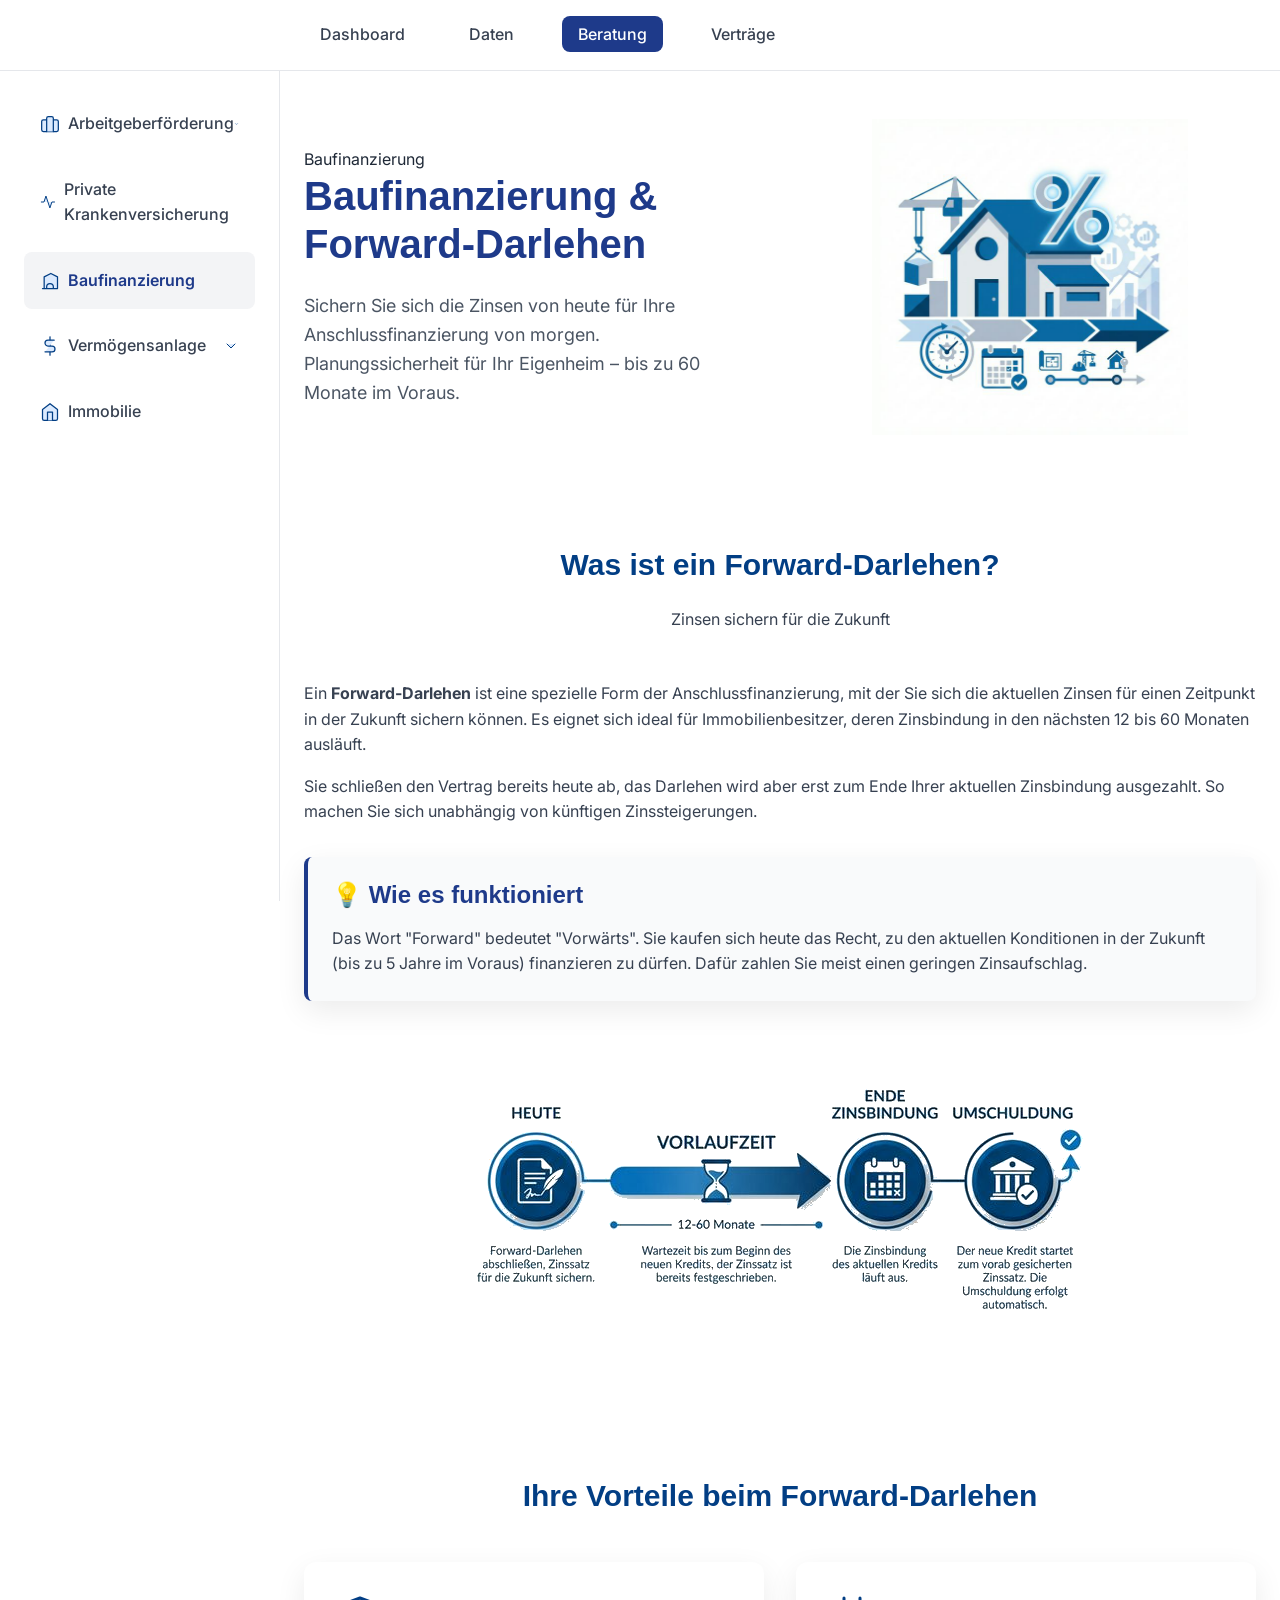
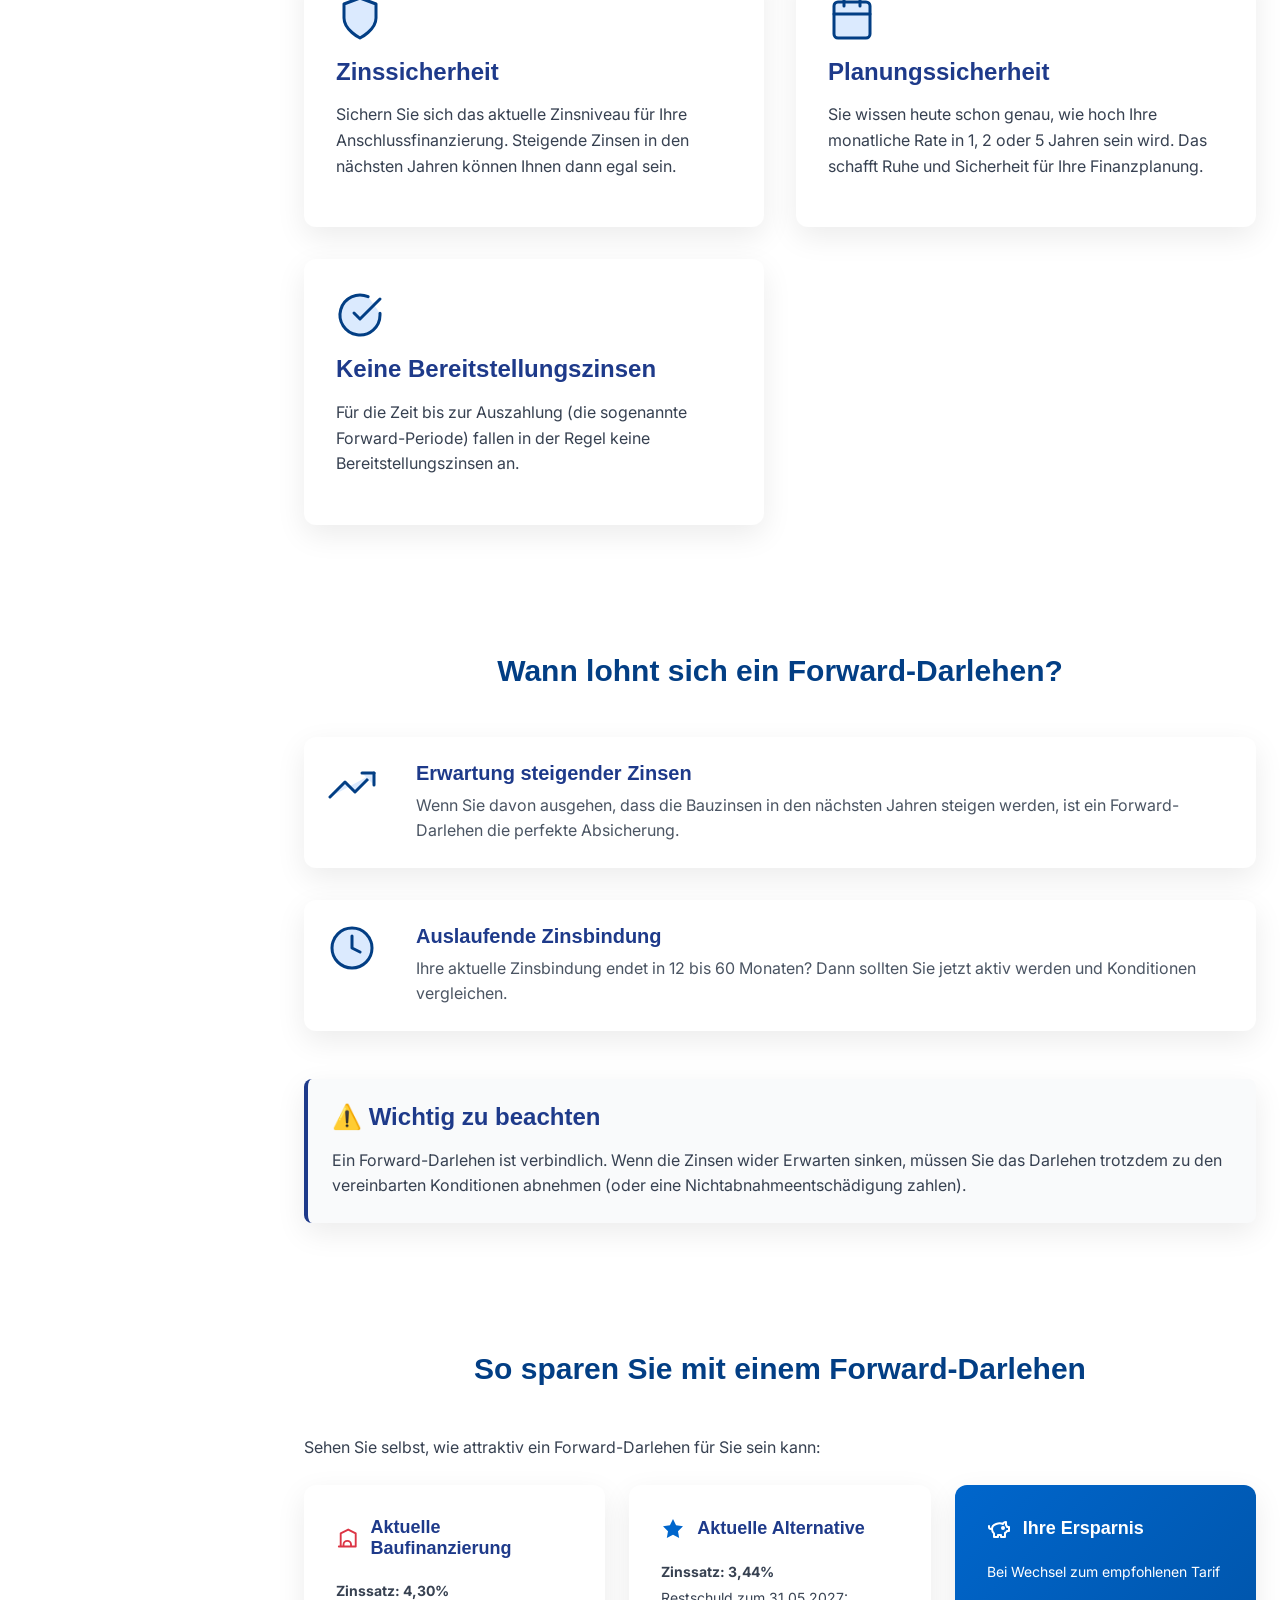
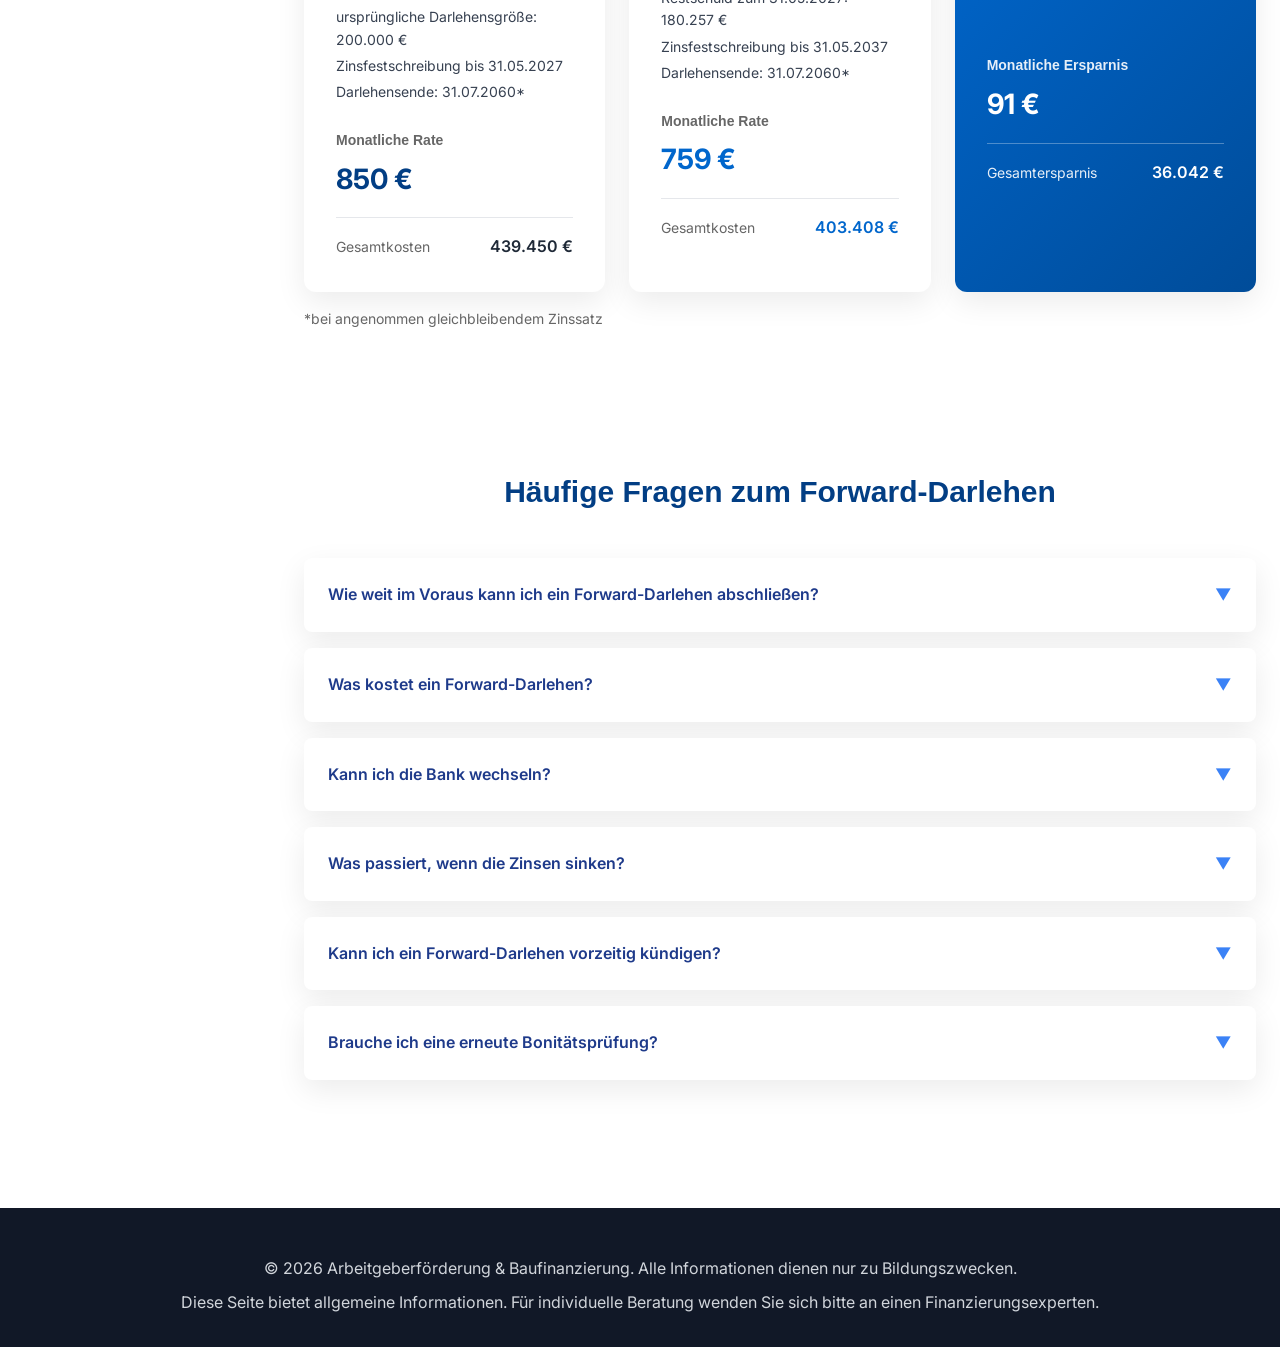
==== baufinanzierung.html @ 499d2a5a "Add files via upload" ====
<!DOCTYPE html>
<html lang="de">

<head>
    <meta charset="UTF-8">
    <meta name="viewport" content="width=device-width, initial-scale=1.0">
    <title>Baufinanzierung</title>
    <meta name="description"
        content="Sichern Sie sich niedrige Zinsen für Ihre Anschlussfinanzierung mit einem Forward-Darlehen. Planen Sie Ihre Zukunft schon heute.">
    <link rel="stylesheet" href="style.css">
    <link rel="preconnect" href="https://fonts.googleapis.com">
    <link rel="preconnect" href="https://fonts.gstatic.com" crossorigin>
    <link href="https://fonts.googleapis.com/css2?family=Inter:wght@400;500;600;700&display=swap" rel="stylesheet">
</head>

<body>
    <!-- Navigation -->
    <nav class="navbar">
        <div class="nav-container">
            <ul class="nav-menu" id="navMenu">
                <li><span class="nav-link disabled">Dashboard</span></li>
                <li><span class="nav-link disabled">Daten</span></li>
                <li><a href="index.html" class="nav-link active">Beratung</a></li>
                <li><span class="nav-link disabled">Verträge</span></li>
            </ul>
        </div>
    </nav>

    <div class="app-layout">
        <!-- Sidebar -->
        <aside class="sidebar" id="sidebar">
            <ul class="sidebar-menu">
                <li class="sidebar-item">
                    <a href="index.html" class="sidebar-link"
                        style="display: flex; align-items: center; justify-content: space-between;">
                        <span style="display: flex; align-items: center; gap: 0.5rem;">
                            <svg xmlns="http://www.w3.org/2000/svg" class="icon-blue"
                                style="width: 1.25rem; height: 1.25rem;" viewBox="0 0 24 24" fill="none"
                                stroke="currentColor" stroke-width="2" stroke-linecap="round" stroke-linejoin="round">
                                <rect x="2" y="7" width="20" height="14" rx="2" ry="2" />
                                <path d="M16 21V5a2 2 0 0 0-2-2h-4a2 2 0 0 0-2 2v16" />
                            </svg>
                            Arbeitgeberförderung
                        </span>
                        <svg xmlns="http://www.w3.org/2000/svg" class="sidebar-icon-arrow icon-blue"
                            id="sidebarToggleArrow" style="width: 1rem; height: 1rem; cursor: pointer;"
                            viewBox="0 0 24 24" fill="none" stroke="currentColor" stroke-width="2"
                            stroke-linecap="round" stroke-linejoin="round">
                            <polyline points="6 9 12 15 18 9" />
                        </svg>
                    </a>
                    <ul class="sidebar-sub-menu" id="sidebarSubMenu">
                        <li><a href="vl.html" class="sidebar-sub-link">Vermögenswirksame Leistungen</a></li>
                        <li><a href="bav.html" class="sidebar-sub-link">Betriebliche Altersvorsorge</a></li>
                        <li><a href="bkv.html" class="sidebar-sub-link">Betriebliche Krankenversicherung</a></li>
                    </ul>
                </li>
                <li class="sidebar-item">
                    <a href="pkv.html" class="sidebar-link"
                        style="display: flex; align-items: center; gap: 0.5rem; justify-content: flex-start;">
                        <svg xmlns="http://www.w3.org/2000/svg" class="icon-blue"
                            style="width: 1.25rem; height: 1.25rem;" viewBox="0 0 24 24" fill="none"
                            stroke="currentColor" stroke-width="2" stroke-linecap="round" stroke-linejoin="round">
                            <path d="M22 12h-4l-3 9L9 3l-3 9H2" />
                        </svg>
                        Private Krankenversicherung
                    </a>
                </li>
                <li class="sidebar-item">
                    <a href="baufinanzierung.html" class="sidebar-link active"
                        style="display: flex; align-items: center; gap: 0.5rem; justify-content: flex-start;">
                        <svg xmlns="http://www.w3.org/2000/svg" class="icon-blue"
                            style="width: 1.25rem; height: 1.25rem;" viewBox="0 0 24 24" fill="none"
                            stroke="currentColor" stroke-width="2" stroke-linecap="round" stroke-linejoin="round">
                            <path d="M3 21h18M5 21V7l8-4 8 4v14M8 21v-2a4 4 0 0 1 8 0v2" />
                        </svg> Baufinanzierung
                    </a>
                </li>
                <li class="sidebar-item">
                    <a href="vermoegensanlage.html" class="sidebar-link"
                        style="display: flex; align-items: center; justify-content: space-between;">
                        <span style="display: flex; align-items: center; gap: 0.5rem;">
                            <svg xmlns="http://www.w3.org/2000/svg" class="icon-blue"
                                style="width: 1.25rem; height: 1.25rem;" viewBox="0 0 24 24" fill="none"
                                stroke="currentColor" stroke-width="2" stroke-linecap="round" stroke-linejoin="round">
                                <line x1="12" y1="1" x2="12" y2="23" />
                                <path d="M17 5H9.5a3.5 3.5 0 0 0 0 7h5a3.5 3.5 0 0 1 0 7H6" />
                            </svg>
                            Vermögensanlage
                        </span>
                        <svg xmlns="http://www.w3.org/2000/svg" class="sidebar-icon-arrow icon-blue"
                            id="sidebarToggleArrow2" style="width: 1rem; height: 1rem; cursor: pointer;"
                            viewBox="0 0 24 24" fill="none" stroke="currentColor" stroke-width="2"
                            stroke-linecap="round" stroke-linejoin="round">
                            <polyline points="6 9 12 15 18 9" />
                        </svg>
                    </a>
                    <ul class="sidebar-sub-menu" id="sidebarSubMenu2">
                        <li><a href="zinseszinseffekt.html" class="sidebar-sub-link">Zinseszinseffekt</a></li>
                        <li><a href="cost-average-effekt.html" class="sidebar-sub-link">Cost-Average-Effekt</a></li>
                        <li><a href="diversifikation.html" class="sidebar-sub-link">Diversifikation</a></li>
                        <li><a href="krisen-sind-chancen.html" class="sidebar-sub-link">Krisen sind Chancen</a></li>
                    </ul>
                </li>
                <li class="sidebar-item">
                    <a href="immobilie.html" class="sidebar-link"
                        style="display: flex; align-items: center; gap: 0.5rem; justify-content: flex-start;">
                        <svg xmlns="http://www.w3.org/2000/svg" class="icon-blue"
                            style="width: 1.25rem; height: 1.25rem;" viewBox="0 0 24 24" fill="none"
                            stroke="currentColor" stroke-width="2" stroke-linecap="round" stroke-linejoin="round">
                            <path d="M3 9l9-7 9 7v11a2 2 0 0 1-2 2H5a2 2 0 0 1-2-2z" />
                            <polyline points="9 22 9 12 15 12 15 22" />
                        </svg>
                        Immobilie
                    </a>
                </li>
            </ul>
        </aside>

        <!-- Main Content -->
        <main class="main-content">
            <!-- Hero Section -->
            <section class="hero">
                <div class="hero-container">
                    <div class="hero-content">
                        <span class="badge">Baufinanzierung</span>
                        <h1>Baufinanzierung & Forward-Darlehen</h1>
                        <p class="hero-subtitle">
                            Sichern Sie sich die Zinsen von heute für Ihre Anschlussfinanzierung von morgen.
                            Planungssicherheit für Ihr Eigenheim – bis zu 60 Monate im Voraus.
                        </p>
                    </div>
                    <div class="hero-illustration">
                        <img src="images/baufinanzierung_hero.png" alt="Baufinanzierung Illustration">
                    </div>
                </div>
            </section>

            <!-- Was ist ein Forward-Darlehen? -->
            <section class="section">
                <div class="container">
                    <div class="text-center mb-xl">
                        <h2>Was ist ein Forward-Darlehen?</h2>
                        <p>Zinsen sichern für die Zukunft</p>
                    </div>

                    <p>
                        Ein <strong>Forward-Darlehen</strong> ist eine spezielle Form der Anschlussfinanzierung,
                        mit der Sie sich die aktuellen Zinsen für einen Zeitpunkt in der Zukunft sichern können.
                        Es eignet sich ideal für Immobilienbesitzer, deren Zinsbindung in den nächsten
                        12 bis 60 Monaten ausläuft.
                    </p>
                    <p>
                        Sie schließen den Vertrag bereits heute ab, das Darlehen wird aber erst zum Ende
                        Ihrer aktuellen Zinsbindung ausgezahlt. So machen Sie sich unabhängig von künftigen
                        Zinssteigerungen.
                    </p>

                    <div class="info-box">
                        <h3>💡 Wie es funktioniert</h3>
                        <p>
                            Das Wort "Forward" bedeutet "Vorwärts". Sie kaufen sich heute das Recht,
                            zu den aktuellen Konditionen in der Zukunft (bis zu 5 Jahre im Voraus)
                            finanzieren zu dürfen. Dafür zahlen Sie meist einen geringen Zinsaufschlag.
                        </p>
                    </div>

                    <!-- Timeline Graphic -->
                    <div style="margin-top: 3rem; text-align: center;">
                        <img src="images/forward_darlehen_timeline.png" alt="Forward-Darlehen Timeline"
                            style="max-width: 100%; height: auto; border-radius: 0.5rem;">
                    </div>

                </div>
            </section>

            <!-- Vorteile -->
            <section class="section section--alt">
                <div class="container">
                    <h2 class="text-center mb-xl">Ihre Vorteile beim Forward-Darlehen</h2>

                    <div class="card-grid">
                        <div class="card">
                            <div class="card-icon">
                                <svg xmlns="http://www.w3.org/2000/svg" class="icon-blue" viewBox="0 0 24 24"
                                    fill="none" stroke="currentColor" stroke-width="2" stroke-linecap="round"
                                    stroke-linejoin="round">
                                    <path d="M12 22s8-4 8-10V5l-8-3-8 3v7c0 6 8 10 8 10z" />
                                </svg>
                            </div>
                            <h3>Zinssicherheit</h3>
                            <p>
                                Sichern Sie sich das aktuelle Zinsniveau für Ihre Anschlussfinanzierung.
                                Steigende Zinsen in den nächsten Jahren können Ihnen dann egal sein.
                            </p>
                        </div>

                        <div class="card">
                            <div class="card-icon">
                                <svg xmlns="http://www.w3.org/2000/svg" class="icon-blue" viewBox="0 0 24 24"
                                    fill="none" stroke="currentColor" stroke-width="2" stroke-linecap="round"
                                    stroke-linejoin="round">
                                    <rect x="3" y="4" width="18" height="18" rx="2" ry="2" />
                                    <line x1="16" y1="2" x2="16" y2="6" />
                                    <line x1="8" y1="2" x2="8" y2="6" />
                                    <line x1="3" y1="10" x2="21" y2="10" />
                                </svg>
                            </div>
                            <h3>Planungssicherheit</h3>
                            <p>
                                Sie wissen heute schon genau, wie hoch Ihre monatliche Rate in
                                1, 2 oder 5 Jahren sein wird. Das schafft Ruhe und Sicherheit für Ihre
                                Finanzplanung.
                            </p>
                        </div>

                        <div class="card">
                            <div class="card-icon">
                                <svg xmlns="http://www.w3.org/2000/svg" class="icon-blue" viewBox="0 0 24 24"
                                    fill="none" stroke="currentColor" stroke-width="2" stroke-linecap="round"
                                    stroke-linejoin="round">
                                    <path d="M22 11.08V12a10 10 0 1 1-5.93-9.14" />
                                    <polyline points="22 4 12 14.01 9 11.01" />
                                </svg>
                            </div>
                            <h3>Keine Bereitstellungszinsen</h3>
                            <p>
                                Für die Zeit bis zur Auszahlung (die sogenannte Forward-Periode)
                                fallen in der Regel keine Bereitstellungszinsen an.
                            </p>
                        </div>
                    </div>
                </div>
            </section>

            <!-- Wann lohnt es sich? -->
            <section class="section">
                <div class="container">
                    <h2 class="text-center mb-xl">Wann lohnt sich ein Forward-Darlehen?</h2>

                    <ul class="feature-list">
                        <li class="feature-item">
                            <div class="feature-icon">
                                <svg xmlns="http://www.w3.org/2000/svg" class="icon-blue" viewBox="0 0 24 24"
                                    fill="none" stroke="currentColor" stroke-width="2" stroke-linecap="round"
                                    stroke-linejoin="round">
                                    <polyline points="23 6 13.5 15.5 8.5 10.5 1 18" />
                                    <polyline points="17 6 23 6 23 12" />
                                </svg>
                            </div>
                            <div class="feature-content">
                                <h4>Erwartung steigender Zinsen</h4>
                                <p>
                                    Wenn Sie davon ausgehen, dass die Bauzinsen in den nächsten Jahren steigen werden,
                                    ist ein Forward-Darlehen die perfekte Absicherung.
                                </p>
                            </div>
                        </li>

                        <li class="feature-item">
                            <div class="feature-icon">
                                <svg xmlns="http://www.w3.org/2000/svg" class="icon-blue" viewBox="0 0 24 24"
                                    fill="none" stroke="currentColor" stroke-width="2" stroke-linecap="round"
                                    stroke-linejoin="round">
                                    <circle cx="12" cy="12" r="10" />
                                    <polyline points="12 6 12 12 16 14" />
                                </svg>
                            </div>
                            <div class="feature-content">
                                <h4>Auslaufende Zinsbindung</h4>
                                <p>
                                    Ihre aktuelle Zinsbindung endet in 12 bis 60 Monaten? Dann sollten Sie
                                    jetzt aktiv werden und Konditionen vergleichen.
                                </p>
                            </div>
                        </li>
                    </ul>

                    <div class="info-box mt-xl">
                        <h3>⚠️ Wichtig zu beachten</h3>
                        <p>
                            Ein Forward-Darlehen ist verbindlich. Wenn die Zinsen wider Erwarten sinken,
                            müssen Sie das Darlehen trotzdem zu den vereinbarten Konditionen abnehmen
                            (oder eine Nichtabnahmeentschädigung zahlen).
                        </p>
                    </div>
                </div>
            </section>

            <!-- Rechenbeispiel -->
            <section class="section section--alt">
                <div class="container">
                    <h2 class="text-center mb-xl">So sparen Sie mit einem Forward-Darlehen</h2>

                    <p>
                        Sehen Sie selbst, wie attraktiv ein Forward-Darlehen für Sie sein kann:
                    </p>

                    <div class="card-grid mt-lg"
                        style="grid-template-columns: repeat(auto-fit, minmax(280px, 1fr)); gap: 1.5rem;">
                        <!-- Aktuelle Baufinanzierung -->
                        <div class="card">
                            <div style="display: flex; align-items: center; gap: 0.75rem; margin-bottom: 1rem;">
                                <svg xmlns="http://www.w3.org/2000/svg"
                                    style="width: 1.5rem; height: 1.5rem; color: #dc3545;" viewBox="0 0 24 24"
                                    fill="none" stroke="currentColor" stroke-width="2" stroke-linecap="round"
                                    stroke-linejoin="round">
                                    <path d="M3 21h18M5 21V7l8-4 8 4v14M8 21v-2a4 4 0 0 1 8 0v2" />
                                </svg>
                                <h3 style="margin: 0; font-size: 1.125rem;">Aktuelle Baufinanzierung</h3>
                            </div>
                            <div style="font-size: 0.875rem; line-height: 1.6; color: #333;">
                                <p style="margin: 0.25rem 0;"><strong>Zinssatz: 4,30%</strong></p>
                                <p style="margin: 0.25rem 0;">ursprüngliche Darlehensgröße: 200.000 €</p>
                                <p style="margin: 0.25rem 0;">Zinsfestschreibung bis 31.05.2027</p>
                                <p style="margin: 0.25rem 0;">Darlehensende: 31.07.2060*</p>
                            </div>
                            <div style="margin-top: 1.5rem;">
                                <h4 style="margin: 0 0 0.5rem 0; font-size: 0.875rem; color: #666;">Monatliche Rate</h4>
                                <p style="margin: 0; font-size: 1.75rem; font-weight: 700; color: #023e84;">850 €</p>
                            </div>
                            <div
                                style="margin-top: 1rem; padding-top: 1rem; border-top: 1px solid #e5e7eb; display: flex; justify-content: space-between; align-items: center;">
                                <span style="font-size: 0.875rem; color: #666;">Gesamtkosten</span>
                                <span style="font-size: 1rem; font-weight: 600;">439.450 €</span>
                            </div>
                        </div>

                        <!-- Alternative -->
                        <div class="card">
                            <div style="display: flex; align-items: center; gap: 0.75rem; margin-bottom: 1rem;">
                                <svg xmlns="http://www.w3.org/2000/svg"
                                    style="width: 1.5rem; height: 1.5rem; color: #0066cc;" viewBox="0 0 24 24"
                                    fill="currentColor">
                                    <path
                                        d="M12 2l3.09 6.26L22 9.27l-5 4.87 1.18 6.88L12 17.77l-6.18 3.25L7 14.14 2 9.27l6.91-1.01L12 2z" />
                                </svg>
                                <h3 style="margin: 0; font-size: 1.125rem;">Aktuelle Alternative</h3>
                            </div>
                            <div style="font-size: 0.875rem; line-height: 1.6; color: #0066cc;">
                                <p style="margin: 0.25rem 0;"><strong>Zinssatz: 3,44%</strong></p>
                                <p style="margin: 0.25rem 0;">Restschuld zum 31.05.2027: 180.257 €</p>
                                <p style="margin: 0.25rem 0;">Zinsfestschreibung bis 31.05.2037</p>
                                <p style="margin: 0.25rem 0;">Darlehensende: 31.07.2060*</p>
                            </div>
                            <div style="margin-top: 1.5rem;">
                                <h4 style="margin: 0 0 0.5rem 0; font-size: 0.875rem; color: #666;">Monatliche Rate</h4>
                                <p style="margin: 0; font-size: 1.75rem; font-weight: 700; color: #0066cc;">759 €</p>
                            </div>
                            <div
                                style="margin-top: 1rem; padding-top: 1rem; border-top: 1px solid #e5e7eb; display: flex; justify-content: space-between; align-items: center;">
                                <span style="font-size: 0.875rem; color: #666;">Gesamtkosten</span>
                                <span style="font-size: 1rem; font-weight: 600; color: #0066cc;">403.408 €</span>
                            </div>
                        </div>

                        <!-- Ihre Ersparnis -->
                        <div class="card"
                            style="background: linear-gradient(135deg, #0066cc 0%, #004c99 100%); color: white; border: none;">
                            <div style="display: flex; align-items: center; gap: 0.75rem; margin-bottom: 1rem;">
                                <svg xmlns="http://www.w3.org/2000/svg"
                                    style="width: 1.5rem; height: 1.5rem; color: white;" viewBox="0 0 24 24" fill="none"
                                    stroke="currentColor" stroke-width="2" stroke-linecap="round"
                                    stroke-linejoin="round">
                                    <path
                                        d="M19 5c-1.5 0-2.8 1.4-3 2-3.5-1.5-11-.3-11 5 0 1.8 0 3 2 4.5V20h4v-2h3v2h4v-4c1-.5 1.7-1 2-2h2v-4h-2c0-1-.5-1.5-1-2V5z" />
                                    <path d="M2 9v1c0 1.1.9 2 2 2h1" />
                                    <circle cx="16" cy="11" r="1" fill="currentColor" />
                                </svg>
                                <h3 style="margin: 0; font-size: 1.125rem; color: white;">Ihre Ersparnis</h3>
                            </div>
                            <div style="font-size: 0.875rem; line-height: 1.6; color: white; min-height: 4.8rem;">
                                <p style="margin: 0.25rem 0; color: white;">Bei Wechsel zum empfohlenen Tarif</p>
                            </div>
                            <div style="margin-top: 1.5rem;">
                                <h4 style="margin: 0 0 0.5rem 0; font-size: 0.875rem; opacity: 0.9; color: white;">
                                    Monatliche
                                    Ersparnis</h4>
                                <p style="margin: 0; font-size: 1.75rem; font-weight: 700; color: white;">91 €</p>
                            </div>
                            <div
                                style="margin-top: 1rem; padding-top: 1rem; border-top: 1px solid rgba(255,255,255,0.3); display: flex; justify-content: space-between; align-items: center;">
                                <span style="font-size: 0.875rem; opacity: 0.9; color: white;">Gesamtersparnis</span>
                                <span style="font-size: 1rem; font-weight: 600; color: white;">36.042 €</span>
                            </div>
                        </div>
                    </div>

                    <p style="margin-top: 1rem; font-size: 0.875rem; color: #666;">*bei angenommen gleichbleibendem
                        Zinssatz</p>
                </div>
            </section>

            <!-- FAQ -->
            <section class="section section--alt">
                <div class="container">
                    <h2 class="text-center mb-xl">Häufige Fragen zum Forward-Darlehen</h2>

                    <div class="accordion">
                        <div class="accordion-item">
                            <div class="accordion-header">
                                <span>Wie weit im Voraus kann ich ein Forward-Darlehen abschließen?</span>
                                <span class="accordion-icon">▼</span>
                            </div>
                            <div class="accordion-content">
                                <div class="accordion-body">
                                    <p>
                                        In der Regel können Sie ein Forward-Darlehen bis zu <strong>60 Monate (5
                                            Jahre)</strong>
                                        vor Ablauf Ihrer aktuellen Zinsbindung abschließen. Je weiter der
                                        Auszahlungstermin
                                        in der Zukunft liegt, desto höher ist meist der Zinsaufschlag.
                                    </p>
                                </div>
                            </div>
                        </div>

                        <div class="accordion-item">
                            <div class="accordion-header">
                                <span>Was kostet ein Forward-Darlehen?</span>
                                <span class="accordion-icon">▼</span>
                            </div>
                            <div class="accordion-content">
                                <div class="accordion-body">
                                    <p>
                                        Die Kosten bestehen hauptsächlich aus dem <strong>Forward-Aufschlag</strong> auf
                                        den
                                        aktuellen Marktzins. Dieser Aufschlag beträgt oft ca. 0,01% bis 0,03% pro Monat
                                        der Vorlaufzeit.
                                    </p>
                                    <p>
                                        Beispiel: Bei 24 Monaten Vorlaufzeit könnte der Zins z.B. um 0,5% höher liegen
                                        als bei einem Sofort-Darlehen. Dafür haben Sie aber die Sicherheit gegen
                                        stark steigende Zinsen.
                                    </p>
                                </div>
                            </div>
                        </div>

                        <div class="accordion-item">
                            <div class="accordion-header">
                                <span>Kann ich die Bank wechseln?</span>
                                <span class="accordion-icon">▼</span>
                            </div>
                            <div class="accordion-content">
                                <div class="accordion-body">
                                    <p>
                                        <strong>Ja, absolut.</strong> Ein Forward-Darlehen ist eine hervorragende
                                        Gelegenheit,
                                        die Bank zu wechseln. Oft bieten neue Banken attraktive Neukundenkonditionen
                                        für die Anschlussfinanzierung an.
                                    </p>
                                </div>
                            </div>
                        </div>

                        <div class="accordion-item">
                            <div class="accordion-header">
                                <span>Was passiert, wenn die Zinsen sinken?</span>
                                <span class="accordion-icon">▼</span>
                            </div>
                            <div class="accordion-content">
                                <div class="accordion-body">
                                    <p>
                                        Das Forward-Darlehen ist verbindlich. Sinken die Zinsen bis zum
                                        Auszahlungstermin
                                        unter Ihren gesicherten Zinssatz, müssen Sie das Darlehen trotzdem abnehmen.
                                        Es handelt sich also um eine Wette auf steigende oder gleichbleibende Zinsen.
                                    </p>
                                </div>
                            </div>
                        </div>

                        <div class="accordion-item">
                            <div class="accordion-header">
                                <span>Kann ich ein Forward-Darlehen vorzeitig kündigen?</span>
                                <span class="accordion-icon">▼</span>
                            </div>
                            <div class="accordion-content">
                                <div class="accordion-body">
                                    <p>
                                        Ein Forward-Darlehen ist <strong>grundsätzlich bindend</strong>. Eine vorzeitige
                                        Kündigung ist nur in seltenen Ausnahmefällen möglich und führt in der Regel zu
                                        einer <strong>Vorfälligkeitsentschädigung</strong>.
                                    </p>
                                    <p>
                                        <strong>Wichtige Ausnahme:</strong> Bei einem berechtigten Interesse (z.B.
                                        Verkauf
                                        der Immobilie, Tod, Scheidung) können Sie unter Umständen vom Vertrag
                                        zurücktreten.
                                        Die Bank berechnet dann aber meist den entgangenen Gewinn als Entschädigung.
                                    </p>
                                    <p>
                                        <strong>Tipp:</strong> Prüfen Sie die Vertragsbedingungen genau und klären Sie
                                        Kündigungsmodalitäten vor Vertragsabschluss!
                                    </p>
                                </div>
                            </div>
                        </div>

                        <div class="accordion-item">
                            <div class="accordion-header">
                                <span>Brauche ich eine erneute Bonitätsprüfung?</span>
                                <span class="accordion-icon">▼</span>
                            </div>
                            <div class="accordion-content">
                                <div class="accordion-body">
                                    <p>
                                        <strong>Ja.</strong> Bei Abschluss des Forward-Darlehens führt die Bank eine
                                        <strong>Bonitätsprüfung</strong> durch – genau wie bei einem normalen Darlehen.
                                    </p>
                                    <p>
                                        Geprüft werden:
                                    </p>
                                    <ul>
                                        <li>Ihre aktuelle Einkommenssituation</li>
                                        <li>Ihre SCHUFA-Auskunft</li>
                                        <li>Der Wert der Immobilie (Beleihungswert)</li>
                                        <li>Bestehende Verbindlichkeiten</li>
                                    </ul>
                                    <p>
                                        <strong>Vorteil:</strong> Sie wissen bereits heute, ob Sie die Finanzierung
                                        bekommen. Es gibt keine bösen Überraschungen kurz vor Ablauf Ihrer Zinsbindung.
                                    </p>
                                </div>
                            </div>
                        </div>
                    </div>
                </div>
            </section>


        </main>
    </div>

    <!-- Footer -->
    <footer class="footer">
        <div class="footer-content">
            <p>&copy; 2026 Arbeitgeberförderung & Baufinanzierung. Alle Informationen dienen nur zu Bildungszwecken.</p>
            <p>
                Diese Seite bietet allgemeine Informationen.
                Für individuelle Beratung wenden Sie sich bitte an einen Finanzierungsexperten.
            </p>
        </div>
    </footer>

    <!-- JavaScript -->
    <script>
        // Mobile Navigation Toggle
        const navToggle = document.getElementById('navToggle');
        const navMenu = document.getElementById('navMenu');

        if (navToggle) {
            navToggle.addEventListener('click', () => {
                document.querySelector('.sidebar').classList.toggle('active');
            });
        }

        // Sidebar Collapse Logic - only toggle on arrow click
        const subMenu = document.getElementById('sidebarSubMenu');
        const arrow = document.getElementById('sidebarToggleArrow');

        if (subMenu && arrow) {
            arrow.addEventListener('click', (e) => {
                e.preventDefault(); // Prevent navigation when clicking arrow
                e.stopPropagation(); // Stop event from bubbling to parent link
                subMenu.classList.toggle('open');
                arrow.style.transform = subMenu.classList.contains('open') ? 'rotate(180deg)' : 'rotate(0deg)';
            });
        }

        // Sidebar Collapse Logic - Vermögensanlage
        const subMenu2 = document.getElementById('sidebarSubMenu2');
        const arrow2 = document.getElementById('sidebarToggleArrow2');
        if (arrow2 && subMenu2) {
            arrow2.addEventListener('click', (e) => {
                e.preventDefault();
                e.stopPropagation();
                subMenu2.classList.toggle('open');
                arrow2.style.transform = subMenu2.classList.contains('open') ? 'rotate(180deg)' : 'rotate(0deg)';
            });
        }

        // Accordion functionality
        const accordionHeaders = document.querySelectorAll('.accordion-header');

        accordionHeaders.forEach(header => {
            header.addEventListener('click', () => {
                const accordionItem = header.parentElement;
                const isActive = accordionItem.classList.contains('active');

                // Close all accordion items
                document.querySelectorAll('.accordion-item').forEach(item => {
                    item.classList.remove('active');
                });

                // Open clicked item if it wasn't active
                if (!isActive) {
                    accordionItem.classList.add('active');
                }
            });
        });

        // Smooth scroll
        document.querySelectorAll('a[href^="#"]').forEach(anchor => {
            anchor.addEventListener('click', function (e) {
                e.preventDefault();
                const target = document.querySelector(this.getAttribute('href'));
                if (target) {
                    target.scrollIntoView({
                        behavior: 'smooth',
                        block: 'start'
                    });
                }
            });
        });

        // PKV Slider functionality
        let pkvCurrentSlide = 0;
        const pkvSliderTrack = document.getElementById('pkvSliderTrack');
        const pkvTotalSlides = pkvSliderTrack ? pkvSliderTrack.querySelectorAll('.slider-item').length : 0;
        const pkvDots = document.querySelectorAll('#pkvSliderContainer .slider-dot');
        const pkvPrevBtn = document.getElementById('pkvSliderPrevBtn');
        const pkvNextBtn = document.getElementById('pkvSliderNextBtn');

        function pkvMoveSlide(direction) {
            pkvCurrentSlide += direction;
            if (pkvCurrentSlide < 0) pkvCurrentSlide = pkvTotalSlides - 1;
            if (pkvCurrentSlide >= pkvTotalSlides) pkvCurrentSlide = 0;
            pkvUpdateSlider();
        }

        function pkvGoToSlide(index) {
            pkvCurrentSlide = index;
            pkvUpdateSlider();
        }

        function pkvUpdateSlider() {
            if (pkvSliderTrack) {
                pkvSliderTrack.style.transform = `translateX(-${pkvCurrentSlide * 100}%)`;
            }
            pkvUpdateDots();
        }

        function pkvUpdateDots() {
            pkvDots.forEach((dot, index) => {
                dot.classList.toggle('active', index === pkvCurrentSlide);
            });
        }

        if (pkvPrevBtn) {
            pkvPrevBtn.addEventListener('click', () => pkvMoveSlide(-1));
        }

        if (pkvNextBtn) {
            pkvNextBtn.addEventListener('click', () => pkvMoveSlide(1));
        }

        pkvDots.forEach((dot, index) => {
            dot.addEventListener('click', () => pkvGoToSlide(index));
        });
    </script>
</body>

</html>
---- style.css ----
/* ===================================
   CSS Variables / Design System
   =================================== */
:root {
    /* Brand Colors */
    --primary: #1e3a8a;
    /* Dark Blue */
    --primary-light: #3b82f6;
    /* Light Blue */
    --primary-lighter: #93c5fd;
    --secondary: #06b6d4;
    /* Cyan */
    --accent: #22c55e;
    /* Green */

    /* Neutral Colors */
    --white: #ffffff;
    --gray-50: #f9fafb;
    --gray-100: #f3f4f6;
    --gray-200: #e5e7eb;
    --gray-300: #d1d5db;
    --gray-600: #4b5563;
    --gray-700: #374151;
    --gray-800: #1f2937;
    --gray-900: #111827;

    /* Spacing */
    --spacing-xs: 0.5rem;
    --spacing-sm: 1rem;
    --spacing-md: 1.5rem;
    --spacing-lg: 2rem;
    --spacing-xl: 3rem;
    --spacing-2xl: 4rem;

    /* Typography */
    --font-family: 'Inter', -apple-system, BlinkMacSystemFont, 'Segoe UI', sans-serif;
    --font-size-sm: 0.875rem;
    --font-size-base: 1rem;
    --font-size-lg: 1.125rem;
    --font-size-xl: 1.25rem;
    --font-size-2xl: 1.5rem;
    --font-size-3xl: 1.875rem;
    --font-size-4xl: 2.25rem;

    /* Shadows */
    --shadow-sm: 0 1px 2px 0 rgba(0, 0, 0, 0.05);
    --shadow: 0 1px 3px 0 rgba(0, 0, 0, 0.1), 0 1px 2px 0 rgba(0, 0, 0, 0.06);
    --shadow-md: 0 4px 6px -1px rgba(0, 0, 0, 0.1), 0 2px 4px -1px rgba(0, 0, 0, 0.06);
    --shadow-lg: 0 10px 15px -3px rgba(0, 0, 0, 0.1), 0 4px 6px -2px rgba(0, 0, 0, 0.05);

    /* Border Radius */
    --radius-sm: 0.375rem;
    --radius: 0.5rem;
    --radius-lg: 0.75rem;
    --radius-xl: 1rem;

    /* Transitions */
    --transition: all 0.3s cubic-bezier(0.4, 0, 0.2, 1);

    /* Custom Shadows for Boxes */
    --shadow-card: 0 10px 30px rgba(0, 0, 0, 0.08);
}

/* ===================================
   Base Styles
   =================================== */
* {
    margin: 0;
    padding: 0;
    box-sizing: border-box;
}

html {
    scroll-behavior: smooth;
    overflow-y: scroll;
    /* Always reserve space for scrollbar to prevent layout shift */
}

body {
    font-family: var(--font-family);
    font-size: var(--font-size-base);
    line-height: 1.6;
    color: var(--gray-800);
    background: var(--white);
}

/* ===================================
   Typography
   =================================== */
h1,
h2,
h3,
h4,
h5,
h6 {
    font-family: 'Segoe UI Semibold', 'Segoe UI', sans-serif;
    font-weight: 600;
    line-height: 1.2;
    color: #023e84;
    margin-bottom: var(--spacing-md);
}

h1 {
    font-size: var(--font-size-4xl);
}

h2 {
    font-size: var(--font-size-3xl);
}

h3 {
    font-size: var(--font-size-2xl);
}

h4 {
    font-size: var(--font-size-xl);
}

p {
    margin-bottom: var(--spacing-sm);
    color: var(--gray-700);
}

a {
    color: var(--primary-light);
    text-decoration: none;
    transition: var(--transition);
}

a:hover {
    color: var(--primary);
}

ul {
    list-style-position: inside;
}

/* ===================================
   Layout & Container
   =================================== */
.container {
    max-width: 1200px;
    margin: 0 auto;
    padding: 0 var(--spacing-md);
}

.section {
    padding: var(--spacing-2xl) 0;
}

.section--alt {
    background-color: var(--white);
}

/* ===================================
   Navigation
   =================================== */
.navbar {
    background: var(--white);
    position: sticky;
    top: 0;
    z-index: 1000;
    border-bottom: 1px solid var(--gray-200);
}

/* ===================================
   New Layout
   =================================== */
.app-layout {
    display: flex;
    min-height: calc(100vh - 70px);
    /* Subtract navbar height */
}

.sidebar {
    width: 280px;
    background: var(--white);
    border-right: 1px solid var(--gray-200);
    padding: var(--spacing-md);
    flex-shrink: 0;
    position: sticky;
    top: 70px;
    height: calc(100vh - 70px);
    overflow-y: auto;
}

.main-content {
    flex-grow: 1;
    overflow-x: hidden;
}

/* Sidebar Navigation */
.sidebar-menu {
    list-style: none;
    margin: 0;
    padding: 0;
}

.sidebar-item {
    margin-bottom: var(--spacing-xs);
}

.sidebar-link {
    display: flex;
    align-items: center;
    justify-content: space-between;
    padding: var(--spacing-sm);
    color: var(--gray-700);
    font-weight: 500;
    border-radius: var(--radius);
    transition: var(--transition);
    cursor: pointer;
    text-decoration: none;
    width: 100%;
    border: none;
    background: none;
    font-size: var(--font-size-base);
    text-align: left;
}

.sidebar-link:hover {
    background-color: var(--gray-100);
    color: var(--primary);
}

.sidebar-link.active {
    background-color: var(--gray-100);
    color: var(--primary);
    font-weight: 600;
}

.sidebar-icon-arrow {
    transition: transform 0.3s ease;
    width: 1.25rem;
    height: 1.25rem;
}

.sidebar-sub-menu {
    list-style: none;
    margin: 0;
    padding-left: var(--spacing-md);
    max-height: 0;
    overflow: hidden;
    transition: max-height 0.3s ease;
}

.sidebar-sub-menu.open {
    max-height: 500px;
    /* Arbitrary large height */
    margin-top: var(--spacing-xs);
}

.sidebar-sub-link {
    display: block;
    padding: var(--spacing-xs) var(--spacing-sm);
    color: var(--gray-600);
    font-size: var(--font-size-sm);
    border-radius: var(--radius);
    transition: var(--transition);
    text-decoration: none;
}

.sidebar-sub-link:hover {
    color: var(--primary);
    background-color: var(--gray-50);
}

.sidebar-sub-link.active {
    color: var(--primary);
    font-weight: 600;
    background-color: var(--gray-50);
}

/* Adjusted Navbar */
.nav-container {
    max-width: 100%;
    /* Full width */
    margin: 0 auto;
    padding: 0 var(--spacing-md);
    display: flex;
    align-items: center;
    height: 70px;
    gap: var(--spacing-xl);
}

@media (min-width: 769px) {
    .nav-container {
        padding-left: calc(280px + var(--spacing-md));
    }
}

.nav-brand {
    display: flex;
    align-items: center;
    font-size: var(--font-size-xl);
    font-weight: 700;
    color: var(--primary);
}

.nav-brand img {
    height: 40px;
    width: auto;
}

.nav-menu {
    display: flex;
    list-style: none;
    gap: var(--spacing-lg);
    margin: 0;
}

.nav-link {
    color: var(--gray-700);
    font-weight: 500;
    padding: var(--spacing-xs) var(--spacing-sm);
    border-radius: var(--radius);
    transition: var(--transition);
}

.nav-link:hover {
    background-color: var(--gray-100);
    color: var(--primary);
}

.nav-link.active {
    background-color: var(--primary);
    color: var(--white);
}

/* Disabled link style for non-functional menu items */
.nav-link.disabled {
    cursor: default;
}

.nav-link.disabled:hover {
    background-color: transparent;
    color: var(--gray-700);
}

.nav-toggle {
    display: none;
    background: none;
    border: none;
    font-size: 1.5rem;
    cursor: pointer;
    color: var(--primary);
    padding: var(--spacing-xs);
    margin-left: auto;
}

/* Responsive Sidebar Toggle */
@media (max-width: 768px) {
    .app-layout {
        flex-direction: column;
    }

    .sidebar {
        width: 100%;
        height: auto;
        position: relative;
        top: 0;
        border-right: none;
        border-bottom: 1px solid var(--gray-200);
        display: none;
        /* Hidden by default on mobile */
    }

    .sidebar.active {
        display: block;
    }
}

/* ===================================
   Hero Section
   =================================== */
.hero {
    background: var(--white);
    padding: var(--spacing-xl) 0;
}

.hero-container {
    max-width: 1200px;
    margin: 0 auto;
    padding: 0 var(--spacing-md);
    display: grid;
    grid-template-columns: 1fr 1fr;
    gap: var(--spacing-xl);
    align-items: center;
}

.hero-content h1 {
    font-size: 2.5rem;
    margin-bottom: var(--spacing-md);
    color: var(--primary);
}

.hero-subtitle {
    font-size: var(--font-size-lg);
    color: var(--gray-600);
    margin-bottom: 0;
}

.hero-illustration {
    display: flex;
    justify-content: center;
    align-items: center;
}

.hero-illustration img {
    max-width: 70%;
    height: auto;
    mix-blend-mode: multiply;
}



@media (max-width: 768px) {
    .hero-container {
        grid-template-columns: 1fr;
        text-align: center;
    }

    .hero-content h1 {
        font-size: 2rem;
    }

    .hero-illustration {
        order: -1;
    }
}

/* ===================================
   Cards
   =================================== */
.card-grid {
    display: grid;
    grid-template-columns: repeat(auto-fit, minmax(300px, 1fr));
    gap: var(--spacing-lg);
    margin-top: var(--spacing-lg);
}

.card {
    background: var(--white);
    border: none;
    box-shadow: var(--shadow-card);
    border-radius: var(--radius-lg);
    padding: var(--spacing-lg);
    transition: var(--transition);
    display: flex;
    flex-direction: column;
}

.card .btn {
    margin-top: auto;
}

.card:hover {
    transform: translateY(-4px);
    box-shadow: 0 20px 40px rgba(0, 0, 0, 0.12);
}

.card-icon {
    display: flex;
    justify-content: flex-start;
    margin-bottom: var(--spacing-sm);
}

.card-icon svg {
    width: 3rem;
    height: 3rem;
}

.card h3 {
    color: var(--primary);
    margin-bottom: var(--spacing-sm);
}

.card ul {
    list-style-position: inside;
    color: var(--gray-600);
}

.card ul li {
    margin-bottom: var(--spacing-xs);
}

/* ===================================
   Buttons
   =================================== */
.btn {
    display: inline-block;
    padding: 0.75rem 1.5rem;
    font-weight: 600;
    text-align: center;
    border-radius: var(--radius);
    transition: var(--transition);
    cursor: pointer;
    border: 2px solid transparent;
    font-size: var(--font-size-base);
}

.btn-primary {
    background-color: var(--primary);
    color: var(--white);
    border-color: var(--primary);
}

.btn-primary:hover {
    background-color: var(--primary-light);
    border-color: var(--primary-light);
    transform: translateY(-2px);
    box-shadow: var(--shadow-md);
}

.btn-outline {
    background-color: transparent;
    color: var(--primary);
    border-color: var(--primary);
}

.btn-outline:hover {
    background-color: var(--primary);
    color: var(--white);
}

/* ===================================
   Feature Lists
   =================================== */
.feature-list {
    list-style: none;
    display: flex;
    flex-direction: column;
    gap: var(--spacing-lg);
}

.feature-item {
    display: grid;
    grid-template-columns: auto 1fr;
    gap: var(--spacing-md);
    align-items: start;
    padding: var(--spacing-md);
    background: var(--white);
    border-radius: var(--radius-lg);
    border: none;
    box-shadow: var(--shadow-card);
    transition: var(--transition);
}

.feature-item:hover {
    box-shadow: 0 20px 40px rgba(0, 0, 0, 0.12);
}

.feature-icon {
    display: flex;
    align-items: center;
    justify-content: center;
    margin-right: var(--spacing-sm);
}

.feature-icon svg {
    width: 3rem;
    height: 3rem;
}

.feature-content h4 {
    margin-bottom: var(--spacing-xs);
    color: var(--primary);
}

.feature-content p {
    color: var(--gray-600);
    margin: 0;
}

/* ===================================
   Info & Highlight Boxes
   =================================== */
.info-box,
.highlight-box {
    background: var(--gray-50);
    border-left: 4px solid var(--primary);
    padding: var(--spacing-md);
    border-radius: var(--radius);
    margin-top: var(--spacing-lg);
    box-shadow: var(--shadow-card);
}

.highlight-box {
    background: linear-gradient(135deg, #dbeafe 0%, #e0f2fe 100%);
    border-left-color: var(--secondary);
}

.info-box h3,
.highlight-box h3 {
    margin-bottom: var(--spacing-sm);
    color: var(--primary);
}

.info-box p,
.highlight-box p {
    margin: 0;
}

/* ===================================
   Step Process
   =================================== */
.steps-grid {
    display: grid;
    grid-template-columns: repeat(auto-fit, minmax(250px, 1fr));
    gap: var(--spacing-lg);
    margin-top: var(--spacing-lg);
}

.step {
    background: var(--white);
    padding: var(--spacing-lg);
    border-radius: var(--radius-lg);
    border: none;
    box-shadow: var(--shadow-card);
    transition: var(--transition);
}

.step:hover {
    box-shadow: 0 20px 40px rgba(0, 0, 0, 0.12);
}

.step-number {
    width: 50px;
    height: 50px;
    background: linear-gradient(135deg, var(--primary) 0%, var(--primary-light) 100%);
    color: var(--white);
    border-radius: 50%;
    display: flex;
    align-items: center;
    justify-content: center;
    font-size: var(--font-size-xl);
    font-weight: 700;
    margin-bottom: var(--spacing-md);
}

.step h4 {
    color: var(--primary);
    margin-bottom: var(--spacing-sm);
}

.step p {
    color: var(--gray-600);
    margin: 0;
}

/* ===================================
   Accordion (FAQ)
   =================================== */
.accordion {
    display: flex;
    flex-direction: column;
    gap: var(--spacing-sm);
}

.accordion-item {
    background: var(--white);
    border: none;
    box-shadow: var(--shadow-card);
    border-radius: var(--radius);
    overflow: hidden;
}

.accordion-header {
    padding: var(--spacing-md);
    cursor: pointer;
    display: flex;
    justify-content: space-between;
    align-items: center;
    font-weight: 600;
    color: var(--primary);
    transition: var(--transition);
}

.accordion-header:hover {
    background-color: var(--gray-50);
}

.accordion-icon {
    transition: transform 0.3s ease;
    color: var(--primary-light);
}

.accordion-item.active .accordion-icon {
    transform: rotate(180deg);
}

.accordion-content {
    max-height: 0;
    overflow: hidden;
    transition: max-height 0.3s ease;
}

.accordion-item.active .accordion-content {
    max-height: 1000px;
}

.accordion-body {
    padding: 0 var(--spacing-md) var(--spacing-md);
    color: var(--gray-700);
}

.accordion-body ul {
    margin-top: var(--spacing-sm);
    padding-left: var(--spacing-md);
}

.accordion-body li {
    margin-bottom: var(--spacing-xs);
}

/* ===================================
   Footer
   =================================== */
.footer {
    background-color: var(--gray-900);
    color: var(--gray-300);
    padding: var(--spacing-xl) 0 var(--spacing-md);
    margin-top: var(--spacing-2xl);
}

.footer-content {
    max-width: 1200px;
    margin: 0 auto;
    padding: 0 var(--spacing-md);
    text-align: center;
}

.footer p {
    color: var(--gray-400);
    margin-bottom: var(--spacing-xs);
}

/* ===================================
   Utility Classes
   =================================== */
.text-center {
    text-align: center;
}

.mb-xs {
    margin-bottom: var(--spacing-xs);
}

.mb-sm {
    margin-bottom: var(--spacing-sm);
}

.mb-md {
    margin-bottom: var(--spacing-md);
}

.mb-lg {
    margin-bottom: var(--spacing-lg);
}

.mb-xl {
    margin-bottom: var(--spacing-xl);
}

.mt-xs {
    margin-top: var(--spacing-xs);
}

.mt-sm {
    margin-top: var(--spacing-sm);
}

.mt-md {
    margin-top: var(--spacing-md);
}

.mt-lg {
    margin-top: var(--spacing-md);
}

.mt-xl {
    margin-top: var(--spacing-xl);
}

/* Icon Styles */
.icon-blue {
    fill: #dbeafe;
    stroke: #023e84;
    stroke-width: 1.5;
    stroke-linecap: round;
    stroke-linejoin: round;
}

/* ===================================
   Slider / Carousel Styles
   =================================== */
.slider-container {
    position: relative;
    max-width: 800px;
    margin: 0 auto;
    padding: 0 3rem;
}

.slider-wrapper {
    overflow: hidden;
    border-radius: var(--radius-lg);
}

.slider-track {
    display: flex;
    transition: transform 0.5s ease-in-out;
}

.slider-item {
    min-width: 100%;
    padding: var(--spacing-xl);
    background: var(--white);
    border-radius: var(--radius-lg);
    box-shadow: var(--shadow-card);
}

.slider-item .feature-item {
    display: flex;
    flex-direction: column;
    align-items: center;
    text-align: center;
    box-shadow: none;
    padding: 0;
}

.slider-item .feature-icon {
    margin-bottom: var(--spacing-md);
}

.slider-item .feature-content h4 {
    font-size: var(--font-size-xl);
    margin-bottom: var(--spacing-sm);
    color: var(--primary);
}

.slider-item .feature-content p {
    font-size: var(--font-size-base);
    color: var(--gray-700);
    line-height: 1.7;
}

.slider-btn {
    position: absolute;
    top: 50%;
    transform: translateY(-50%);
    background: var(--white);
    border: 2px solid var(--primary);
    color: var(--primary);
    width: 2.5rem;
    height: 2.5rem;
    border-radius: 50%;
    display: flex;
    align-items: center;
    justify-content: center;
    cursor: pointer;
    transition: var(--transition);
    z-index: 10;
    box-shadow: var(--shadow-md);
}

.slider-btn:hover {
    background: var(--primary);
    color: var(--white);
    transform: translateY(-50%) scale(1.1);
}

.slider-btn:active {
    transform: translateY(-50%) scale(0.95);
}

.slider-btn-prev {
    left: 0;
}

.slider-btn-next {
    right: 0;
}

.slider-btn svg {
    width: 1.25rem;
    height: 1.25rem;
}

.slider-dots {
    display: flex;
    justify-content: center;
    gap: 0.5rem;
    margin-top: var(--spacing-lg);
    position: relative;
    z-index: 100;
}

.slider-dot {
    width: 0.75rem;
    height: 0.75rem;
    border-radius: 50%;
    background: var(--gray-300);
    border: none;
    cursor: pointer;
    transition: var(--transition);
    padding: 0.5rem;
    pointer-events: auto;
    position: relative;
}

.slider-dot::before {
    content: '';
    position: absolute;
    top: 50%;
    left: 50%;
    transform: translate(-50%, -50%);
    width: 0.75rem;
    height: 0.75rem;
    border-radius: 50%;
    background: var(--gray-300);
    transition: var(--transition);
}

.slider-dot.active::before {
    background: var(--primary);
    transform: translate(-50%, -50%) scale(1.2);
}

.slider-dot:hover::before {
    background: var(--primary-light);
}

@media (max-width: 768px) {
    .slider-container {
        padding: 0 2.5rem;
    }

    .slider-item {
        padding: var(--spacing-lg);
    }

    .slider-btn {
        width: 2rem;
        height: 2rem;
    }

    .slider-btn svg {
        width: 1rem;
        height: 1rem;
    }
}

/* ===================================
   Lightbox
   =================================== */
.lightbox {
    display: none;
    position: fixed;
    z-index: 2000;
    padding-top: 50px;
    left: 0;
    top: 0;
    width: 100%;
    height: 100%;
    overflow: auto;
    background-color: rgba(0, 0, 0, 0.9);
}

.lightbox-content {
    margin: auto;
    display: block;
    width: 95%;
    max-width: 95vw;
    max-height: 95vh;
    object-fit: contain;
    animation-name: zoom;
    animation-duration: 0.3s;
}

@keyframes zoom {
    from {
        transform: scale(0)
    }

    to {
        transform: scale(1)
    }
}

.lightbox-close {
    position: absolute;
    top: 15px;
    right: 35px;
    color: #f1f1f1;
    font-size: 40px;
    font-weight: bold;
    transition: 0.3s;
    cursor: pointer;
}

.lightbox-close:hover,
.lightbox-close:focus {
    color: #bbb;
    text-decoration: none;
    cursor: pointer;
}

#lightboxCaption {
    margin: auto;
    display: block;
    width: 80%;
    max-width: 700px;
    text-align: center;
    color: #ccc;
    padding: 10px 0;
    font-size: 1.1rem;
}

@media only screen and (max-width: 700px) {
    .lightbox-content {
        width: 100%;
    }
}
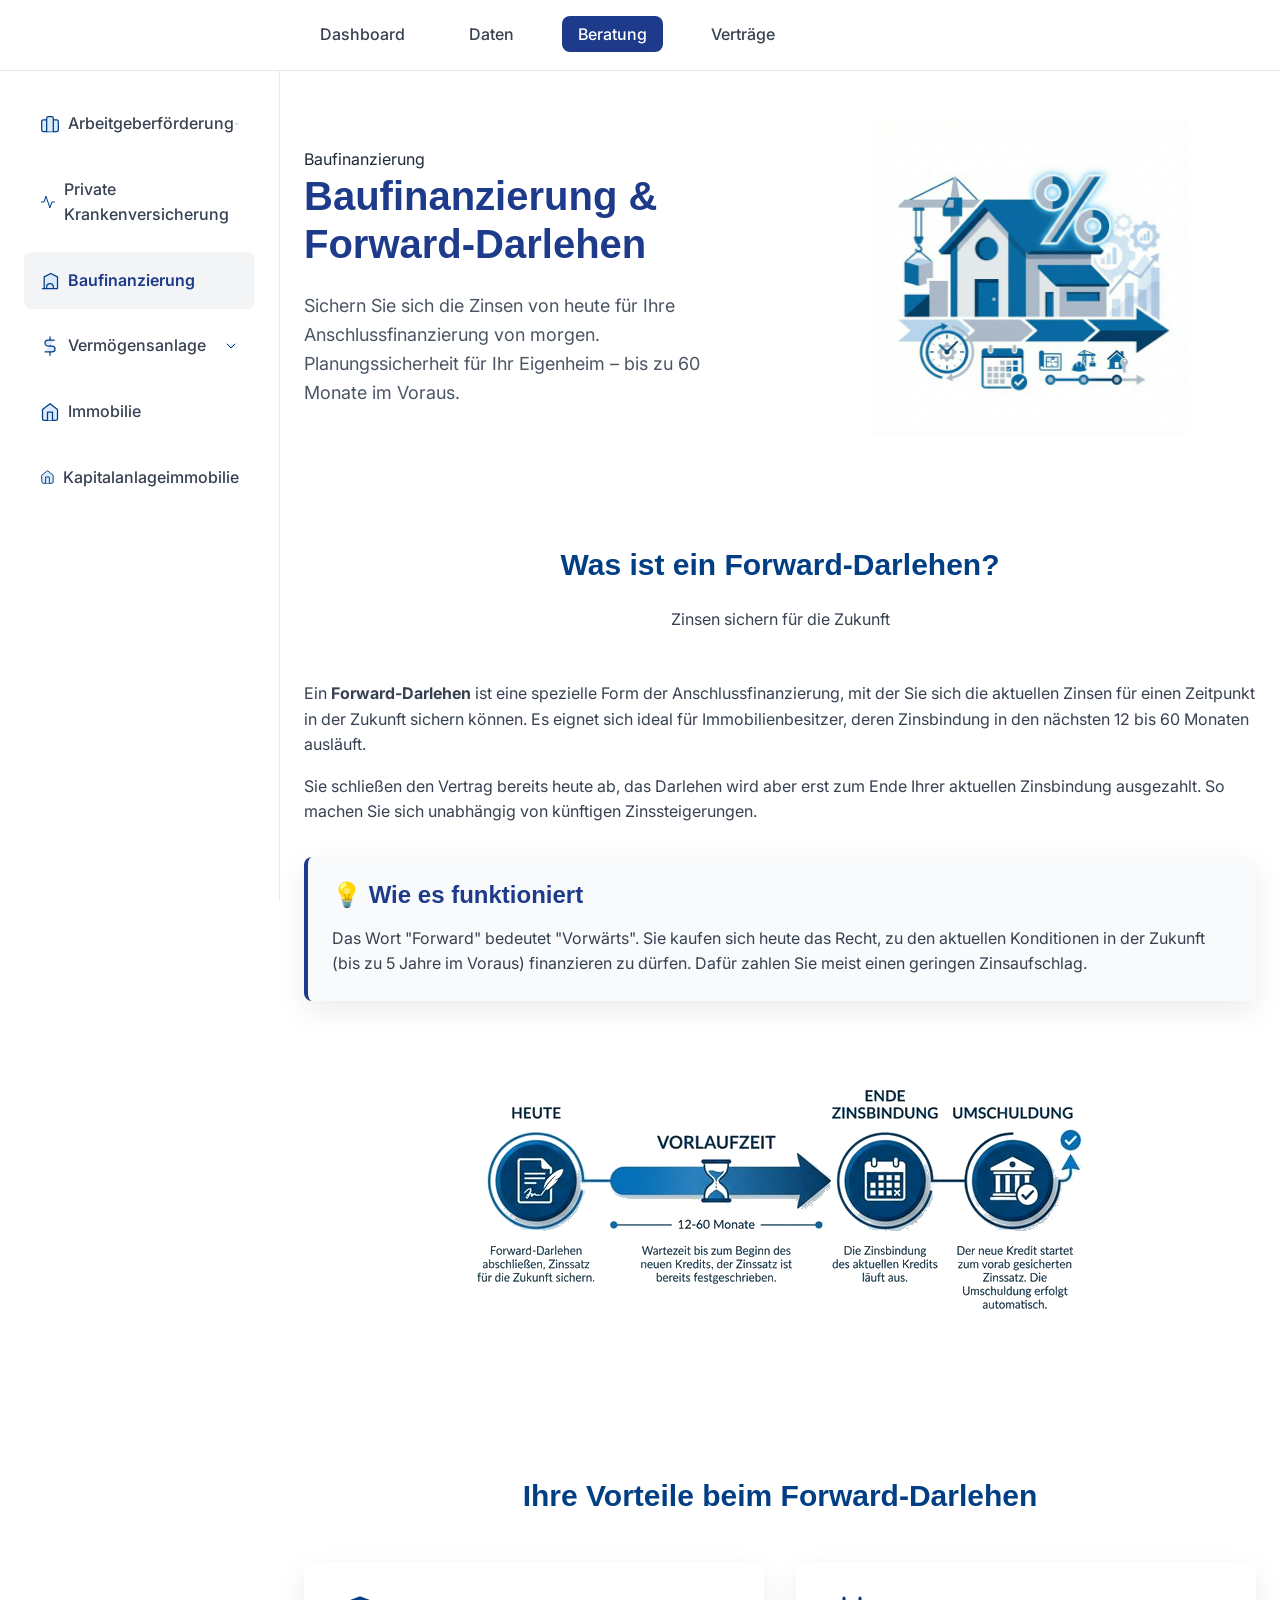
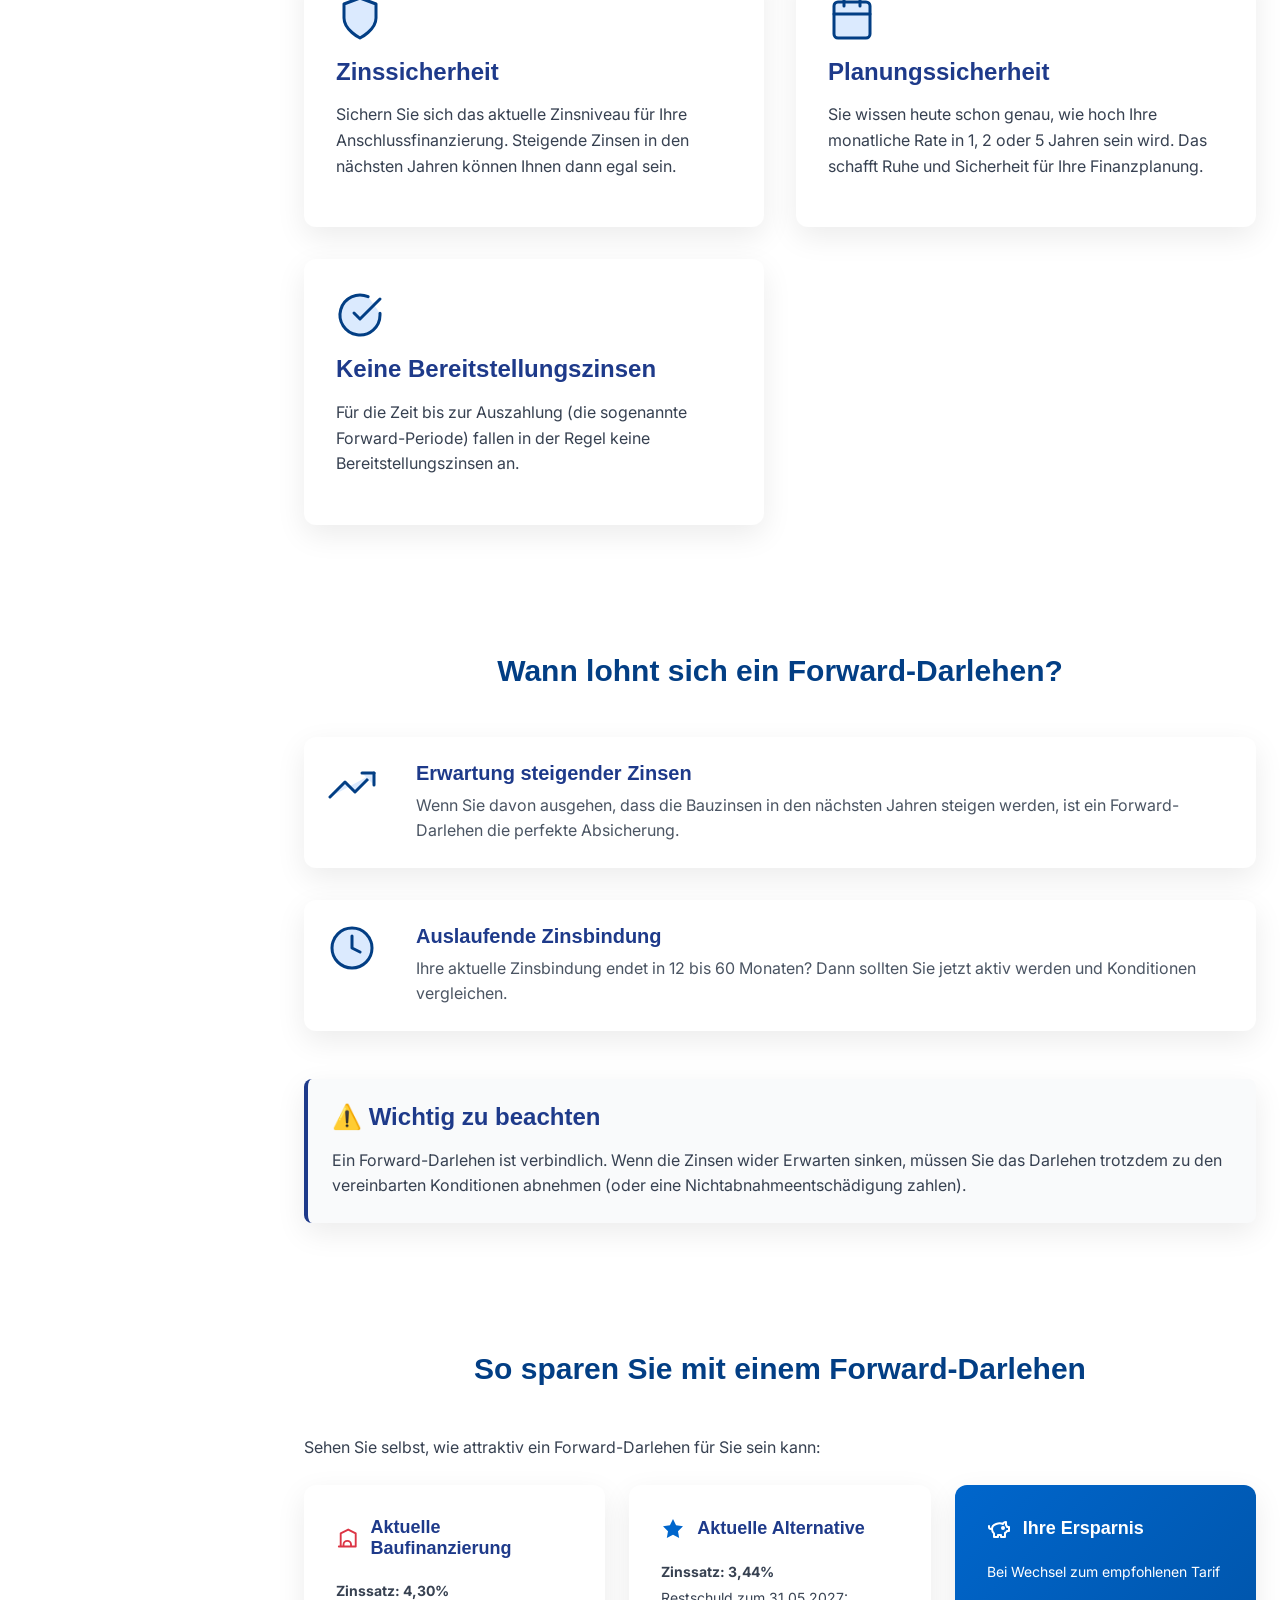
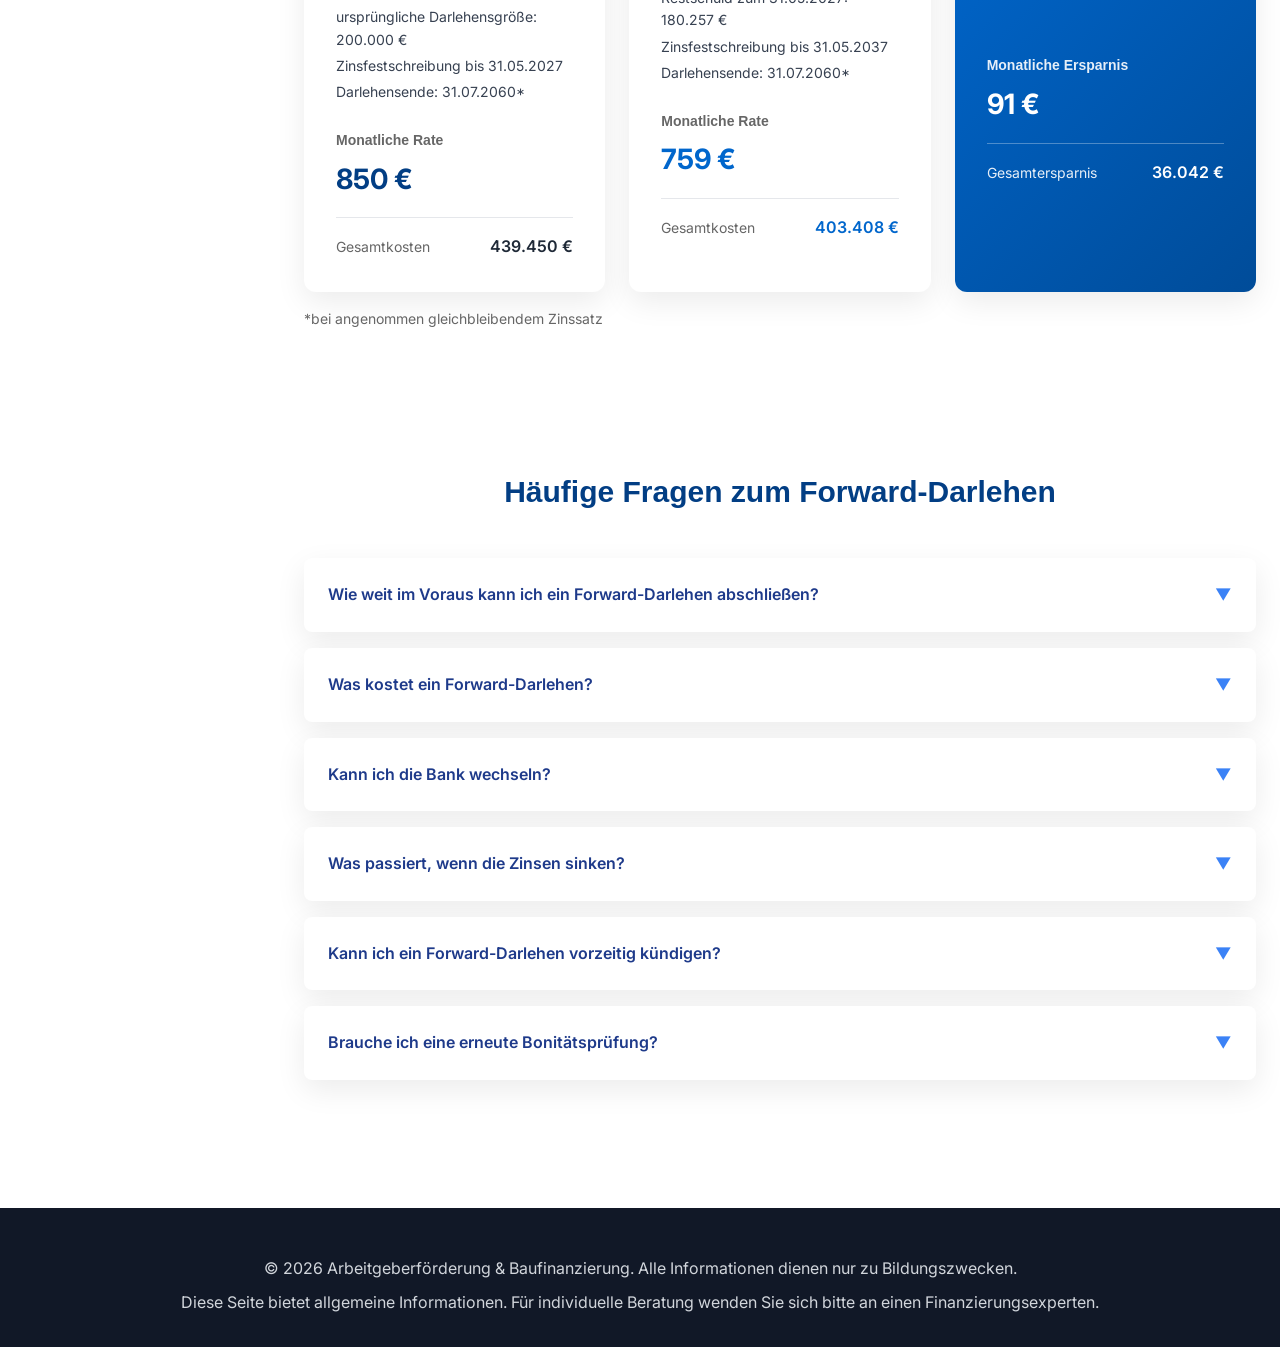
==== commit 8796bfc1: "Add files via upload" ====
--- a/baufinanzierung.html
+++ b/baufinanzierung.html
@@ -34,6 +34,7 @@
                     <a href="index.html" class="sidebar-link"
                         style="display: flex; align-items: center; justify-content: space-between;">
                         <span style="display: flex; align-items: center; gap: 0.5rem;">
+                            <!-- Icon for Arbeitgeberförderung -->
                             <svg xmlns="http://www.w3.org/2000/svg" class="icon-blue"
                                 style="width: 1.25rem; height: 1.25rem;" viewBox="0 0 24 24" fill="none"
                                 stroke="currentColor" stroke-width="2" stroke-linecap="round" stroke-linejoin="round">
@@ -56,14 +57,12 @@
                     </ul>
                 </li>
                 <li class="sidebar-item">
-                    <a href="pkv.html" class="sidebar-link"
-                        style="display: flex; align-items: center; gap: 0.5rem; justify-content: flex-start;">
+                    <a href="pkv.html" class="sidebar-link" style="display: flex; align-items: center; gap: 0.5rem;">
                         <svg xmlns="http://www.w3.org/2000/svg" class="icon-blue"
                             style="width: 1.25rem; height: 1.25rem;" viewBox="0 0 24 24" fill="none"
                             stroke="currentColor" stroke-width="2" stroke-linecap="round" stroke-linejoin="round">
                             <path d="M22 12h-4l-3 9L9 3l-3 9H2" />
-                        </svg>
-                        Private Krankenversicherung
+                        </svg> Private Krankenversicherung
                     </a>
                 </li>
                 <li class="sidebar-item">
@@ -96,6 +95,7 @@
                         </svg>
                     </a>
                     <ul class="sidebar-sub-menu" id="sidebarSubMenu2">
+                        <li><a href="sparen-vs-investieren.html" class="sidebar-sub-link">Sparen vs. Investieren</a></li>
                         <li><a href="zinseszinseffekt.html" class="sidebar-sub-link">Zinseszinseffekt</a></li>
                         <li><a href="cost-average-effekt.html" class="sidebar-sub-link">Cost-Average-Effekt</a></li>
                         <li><a href="diversifikation.html" class="sidebar-sub-link">Diversifikation</a></li>
@@ -114,6 +114,18 @@
                         Immobilie
                     </a>
                 </li>
+                <li class="sidebar-item">
+                    <a href="kapitalanlageimmobilie.html" class="sidebar-link"
+                        style="display: flex; align-items: center; gap: 0.5rem; justify-content: flex-start;">
+                        <svg xmlns="http://www.w3.org/2000/svg" class="icon-blue"
+                            style="width: 1.25rem; height: 1.25rem;" viewBox="0 0 24 24" fill="none"
+                            stroke="currentColor" stroke-width="2" stroke-linecap="round" stroke-linejoin="round">
+                            <path d="M3 9l9-7 9 7v11a2 2 0 0 1-2 2H5a2 2 0 0 1-2-2z" />
+                            <polyline points="9 22 9 12 15 12 15 22" />
+                        </svg>
+                        Kapitalanlageimmobilie
+                    </a>
+                </li>
             </ul>
         </aside>
 
